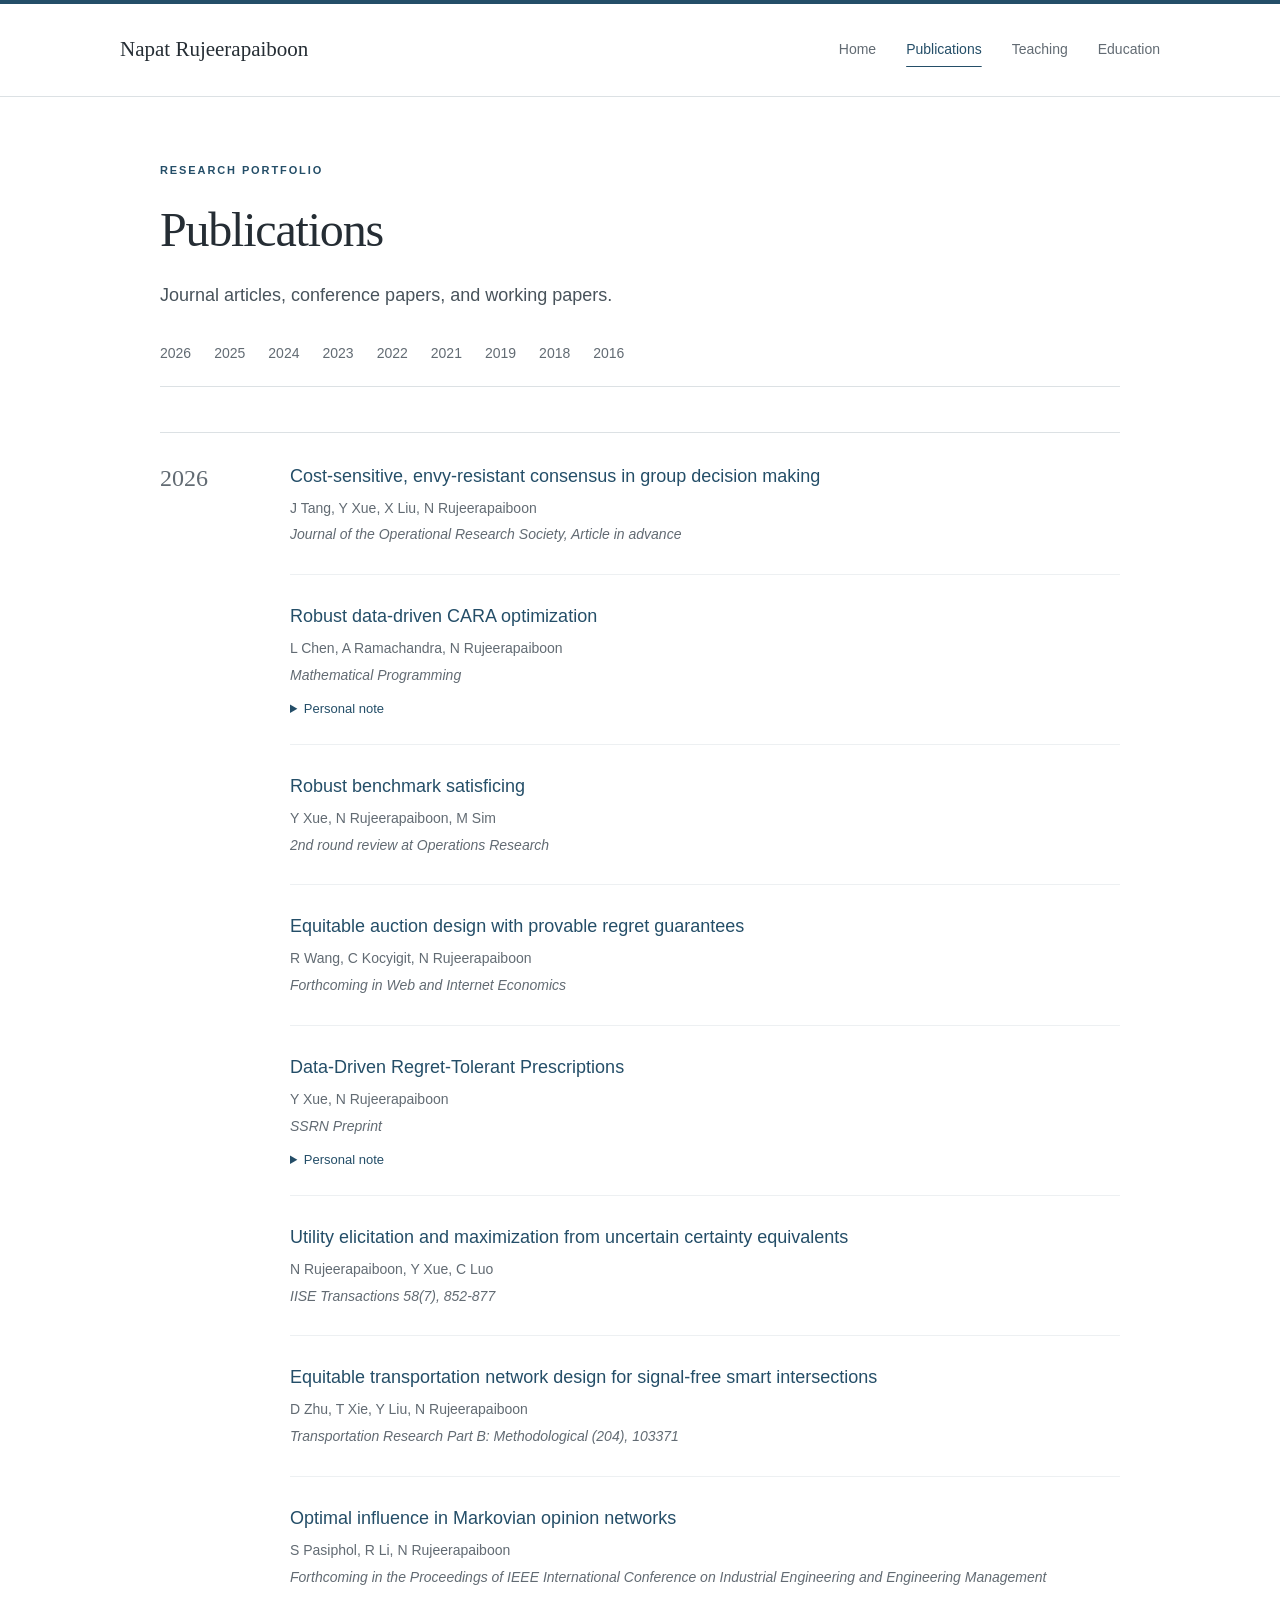
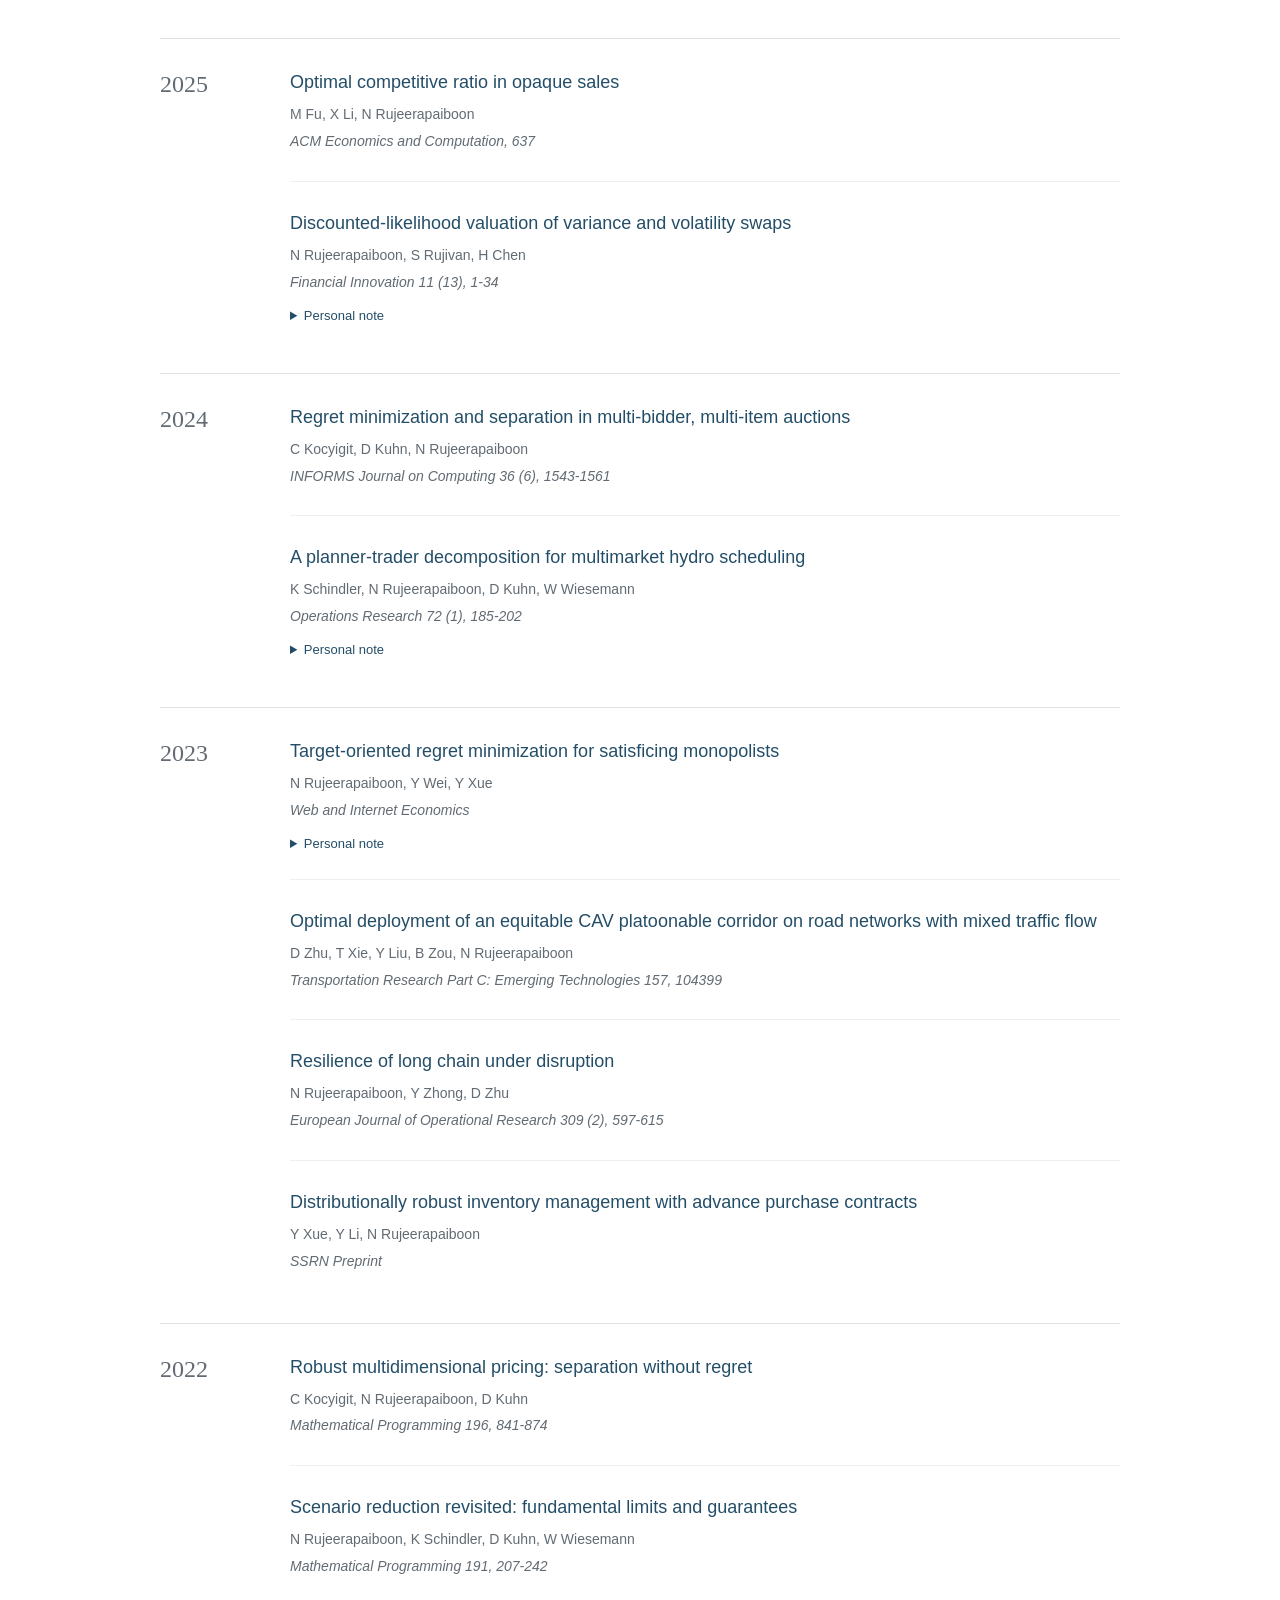
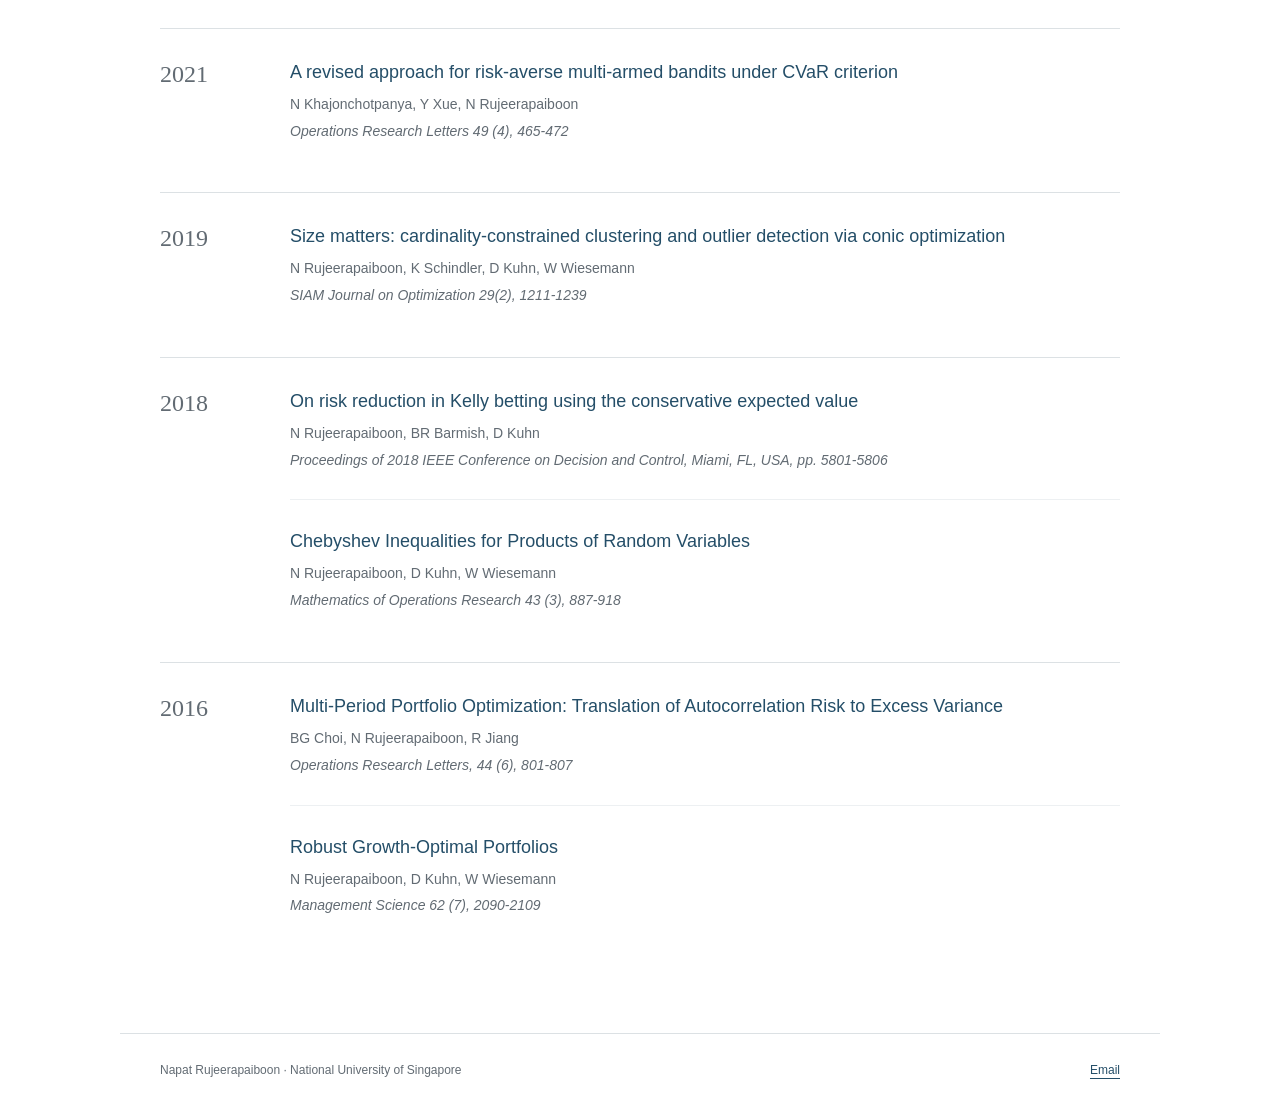
==== publications.html @ 1781625b "Add files via upload" ====
<!doctype html><html lang="en"><head><meta charset="utf-8"><meta name="viewport" content="width=device-width, initial-scale=1"><title>Publications | Napat Rujeerapaiboon</title><meta name="description" content="Napat Rujeerapaiboon, Assistant Professor at the National University of Singapore. Research in robust and distributionally robust optimization."><link rel="stylesheet" href="style.css"></head><body><a class="skip" href="#main">Skip to content</a><header><div class="bar"><a class="name" href="index.html">Napat Rujeerapaiboon</a><nav aria-label="Main navigation"><a href="index.html">Home</a><a href="publications.html" aria-current="page">Publications</a><a href="teaching.html">Teaching</a><a href="education.html">Education</a></nav></div></header><main id="main"><p class="eyebrow">Research portfolio</p><h1>Publications</h1><p class="lead">Journal articles, conference papers, and working papers.</p><nav class="years" aria-label="Publication years"><a href="#y2026">2026</a><a href="#y2025">2025</a><a href="#y2024">2024</a><a href="#y2023">2023</a><a href="#y2022">2022</a><a href="#y2021">2021</a><a href="#y2019">2019</a><a href="#y2018">2018</a><a href="#y2016">2016</a></nav><section class="year" id="y2026"><h2>2026</h2><div><article class="paper"><h3><a href="https://doi.org/10.1080/01605682.2026.2628230">Cost-sensitive, envy-resistant consensus in group decision making</a></h3><p class="authors">J Tang, Y Xue, X Liu, N Rujeerapaiboon</p><p class="venue">Journal of the Operational Research Society, Article in advance </p></article><article class="paper"><h3><a href="https://doi.org/10.1007/s10107-026-02429-y">Robust data-driven CARA optimization</a></h3><p class="authors">L Chen, A Ramachandra, N Rujeerapaiboon</p><p class="venue">Mathematical Programming</p><details><summary>Personal note</summary><p>Cutting another loose end!</p></details></article><article class="paper"><h3><a href="https://papers.ssrn.com/sol3/papers.cfm?abstract_id=5296720">Robust benchmark satisficing</a></h3><p class="authors">Y Xue, N Rujeerapaiboon, M Sim</p><p class="venue">2nd round review at Operations Research</p></article><article class="paper"><h3><a href="https://papers.ssrn.com/sol3/papers.cfm?abstract_id=7005998">Equitable auction design with provable regret guarantees</a></h3><p class="authors">R Wang, C Kocyigit, N Rujeerapaiboon</p><p class="venue">Forthcoming in Web and Internet Economics</p></article><article class="paper"><h3><a href="https://papers.ssrn.com/sol3/papers.cfm?abstract_id=5493106">Data-Driven Regret-Tolerant Prescriptions</a></h3><p class="authors">Y Xue, N Rujeerapaiboon</p><p class="venue">SSRN Preprint</p><details><summary>Personal note</summary><p>This work stems from the last chapter of Yilin’s PhD thesis. Through her master’s, PhD, and postdoc, she has been loyal, patient, and hardworking—often understanding me without a word.</p></details></article><article class="paper"><h3><a href="https://doi.org/10.1080/24725854.2025.2534004">Utility elicitation and maximization from uncertain certainty equivalents</a></h3><p class="authors">N Rujeerapaiboon, Y Xue, C Luo</p><p class="venue">IISE Transactions 58(7), 852-877</p></article><article class="paper"><h3><a href="https://www.sciencedirect.com/science/article/abs/pii/S0191261525002206">Equitable transportation network design for signal-free smart intersections</a></h3><p class="authors">D Zhu, T Xie, Y Liu, N Rujeerapaiboon</p><p class="venue">Transportation Research Part B: Methodological (204), 103371</p></article><article class="paper"><h3><a href="https://papers.ssrn.com/sol3/papers.cfm?abstract_id=7352339">Optimal influence in Markovian opinion networks</a></h3><p class="authors">S Pasiphol, R Li, N Rujeerapaiboon</p><p class="venue">Forthcoming in the Proceedings of IEEE International Conference on Industrial Engineering and Engineering Management</p></article></div></section><section class="year" id="y2025"><h2>2025</h2><div><article class="paper"><h3><a href="https://doi.org/10.1145/3736252.3742603">Optimal competitive ratio in opaque sales</a></h3><p class="authors">M Fu, X Li, N Rujeerapaiboon</p><p class="venue">ACM Economics and Computation, 637</p></article><article class="paper"><h3><a href="https://doi.org/10.1186/s40854-024-00701-8">Discounted-likelihood valuation of variance and volatility swaps</a></h3><p class="authors">N Rujeerapaiboon, S Rujivan, H Chen</p><p class="venue">Financial Innovation 11 (13), 1-34</p><details><summary>Personal note</summary><p>A controversial project that challenges the conventional risk-neutral pricing regime. I will remember this project fondly as a collaboration with Hongdan, one of my best students and colleagues.</p></details></article></div></section><section class="year" id="y2024"><h2>2024</h2><div><article class="paper"><h3><a href="https://pubsonline.informs.org/doi/abs/10.1287/ijoc.2022.0275">Regret minimization and separation in multi-bidder, multi-item auctions</a></h3><p class="authors">C Kocyigit, D Kuhn, N Rujeerapaiboon</p><p class="venue">INFORMS Journal on Computing 36 (6), 1543-1561</p></article><article class="paper"><h3><a href="https://pubsonline.informs.org/doi/abs/10.1287/opre.2023.2456">A planner-trader decomposition for multimarket hydro scheduling</a></h3><p class="authors">K Schindler, N Rujeerapaiboon, D Kuhn, W Wiesemann</p><p class="venue">Operations Research 72 (1), 185-202</p><details><summary>Personal note</summary><p>My longest project and my final collaboration with Kilian – thank you for proving Proposition 9! What began as a pro-consulting, pseudo-academic project evolved into a rigorous and (hopefully) impactful paper.</p></details></article></div></section><section class="year" id="y2023"><h2>2023</h2><div><article class="paper"><h3><a href="https://link.springer.com/chapter/10.1007/978-3-031-48974-7_32">Target-oriented regret minimization for satisficing monopolists</a></h3><p class="authors">N Rujeerapaiboon, Y Wei, Y Xue</p><p class="venue">Web and Internet Economics</p><details><summary>Personal note</summary><p>I am particularly fond of this work because it involved collaboration with my two junior co-authors at the time. Additionally, it is the project that requires the least amount of my time!</p></details></article><article class="paper"><h3><a href="https://www.sciencedirect.com/science/article/abs/pii/S0968090X23003893">Optimal deployment of an equitable CAV platoonable corridor on road networks with mixed traffic flow</a></h3><p class="authors">D Zhu, T Xie, Y Liu, B Zou, N Rujeerapaiboon</p><p class="venue">Transportation Research Part C: Emerging Technologies 157, 104399</p></article><article class="paper"><h3><a href="https://www.sciencedirect.com/science/article/abs/pii/S0377221723000917">Resilience of long chain under disruption</a></h3><p class="authors">N Rujeerapaiboon, Y Zhong, D Zhu</p><p class="venue">European Journal of Operational Research 309 (2), 597-615</p></article><article class="paper"><h3><a href="https://papers.ssrn.com/sol3/papers.cfm?abstract_id=4101774">Distributionally robust inventory management with advance purchase contracts</a></h3><p class="authors">Y Xue, Y Li, N Rujeerapaiboon</p><p class="venue">SSRN Preprint</p></article></div></section><section class="year" id="y2022"><h2>2022</h2><div><article class="paper"><h3><a href="https://link.springer.com/article/10.1007/s10107-021-01615-4">Robust multidimensional pricing: separation without regret</a></h3><p class="authors">C Kocyigit, N Rujeerapaiboon, D Kuhn</p><p class="venue">Mathematical Programming 196, 841-874</p></article><article class="paper"><h3><a href="https://link.springer.com/article/10.1007/s10107-018-1269-1">Scenario reduction revisited: fundamental limits and guarantees</a></h3><p class="authors">N Rujeerapaiboon, K Schindler, D Kuhn, W Wiesemann</p><p class="venue">Mathematical Programming 191, 207-242</p></article></div></section><section class="year" id="y2021"><h2>2021</h2><div><article class="paper"><h3><a href="https://www.sciencedirect.com/science/article/abs/pii/S0167637721000675">A revised approach for risk-averse multi-armed bandits under CVaR criterion</a></h3><p class="authors">N Khajonchotpanya, Y Xue, N Rujeerapaiboon</p><p class="venue">Operations Research Letters 49 (4), 465-472</p></article></div></section><section class="year" id="y2019"><h2>2019</h2><div><article class="paper"><h3><a href="https://epubs.siam.org/doi/abs/10.1137/17M1150670">Size matters: cardinality-constrained clustering and outlier detection via conic optimization</a></h3><p class="authors">N Rujeerapaiboon, K Schindler, D Kuhn, W Wiesemann</p><p class="venue">SIAM Journal on Optimization 29(2), 1211-1239</p></article></div></section><section class="year" id="y2018"><h2>2018</h2><div><article class="paper"><h3><a href="https://ieeexplore.ieee.org/abstract/document/8619186">On risk reduction in Kelly betting using the conservative expected value</a></h3><p class="authors">N Rujeerapaiboon, BR Barmish, D Kuhn</p><p class="venue">Proceedings of 2018 IEEE Conference on Decision and Control, Miami, FL, USA, pp. 5801-5806</p></article><article class="paper"><h3><a href="https://pubsonline.informs.org/doi/abs/10.1287/moor.2017.0888">Chebyshev Inequalities for Products of Random Variables</a></h3><p class="authors">N Rujeerapaiboon, D Kuhn, W Wiesemann</p><p class="venue">Mathematics of Operations Research 43 (3), 887-918</p></article></div></section><section class="year" id="y2016"><h2>2016</h2><div><article class="paper"><h3><a href="https://www.sciencedirect.com/science/article/abs/pii/S0167637716301201">Multi-Period Portfolio Optimization: Translation of Autocorrelation Risk to Excess Variance</a></h3><p class="authors">BG Choi, N Rujeerapaiboon, R Jiang</p><p class="venue">Operations Research Letters, 44 (6), 801-807</p></article><article class="paper"><h3><a href="https://pubsonline.informs.org/doi/abs/10.1287/mnsc.2015.2228">Robust Growth-Optimal Portfolios</a></h3><p class="authors">N Rujeerapaiboon, D Kuhn, W Wiesemann</p><p class="venue">Management Science 62 (7), 2090-2109</p></article></div></section></main><footer><span>Napat Rujeerapaiboon · National University of Singapore</span><a href="mailto:napat.rujeerapaiboon@nus.edu.sg">Email</a></footer></body></html>
---- style.css ----
:root{--ink:#252d34;--muted:#626b73;--blue:#244e68;--rule:#dce1e4;--serif:Georgia,'Times New Roman',serif}*{box-sizing:border-box}html{scroll-behavior:smooth;scroll-padding-top:24px}body{margin:0;background:#fff;color:var(--ink);font-family:Arial,Helvetica,sans-serif;font-size:16px;line-height:1.7}a{color:var(--blue);text-decoration-thickness:1px;text-underline-offset:4px}a:hover{text-decoration:underline;color:#102f44}a:focus-visible,summary:focus-visible{outline:3px solid #ad7937;outline-offset:5px}.skip{position:absolute;top:-80px;padding:8px;background:white}.skip:focus{top:0}header{border-top:4px solid var(--blue);border-bottom:1px solid var(--rule)}.bar{max-width:1120px;margin:auto;min-height:92px;display:flex;align-items:center;justify-content:space-between;gap:32px;padding:16px 40px}.name{font-family:var(--serif);font-size:21px;text-decoration:none;color:var(--ink)}nav{display:flex;gap:30px}nav a{font-size:14px;color:var(--muted);text-decoration:none}nav a[aria-current]{color:var(--blue);text-decoration:underline;text-underline-offset:12px}main{max-width:1040px;margin:auto;padding:64px 40px 88px;min-height:75vh}h1,h2,h3{font-weight:400;margin-top:0}h1,h2{font-family:var(--serif)}h1{font-size:48px;line-height:1.16;letter-spacing:-1.2px;margin-bottom:22px}h2{font-size:28px;line-height:1.3;margin-bottom:18px}h3{font-size:18px;line-height:1.5;margin-bottom:7px}p{margin:0 0 18px}.eyebrow{font-size:11px;font-weight:600;text-transform:uppercase;letter-spacing:1.9px;color:var(--blue);margin-bottom:22px}.intro{display:grid;grid-template-columns:1fr 260px;gap:60px;padding:8px 0 55px}.intro h1{font-size:53px}.position{font-size:19px;margin-bottom:3px}.department{color:var(--muted);line-height:1.6;margin-bottom:18px}.email{font-size:14px}.affiliation{border-left:1px solid var(--rule);padding-left:30px;align-self:center;color:var(--muted);font-size:14px}.affiliation strong{display:block;font-family:var(--serif);font-size:24px;font-weight:400;color:var(--ink);line-height:1.4;margin-bottom:14px}.section{border-top:1px solid var(--rule);padding-top:35px;margin-top:35px}.research{margin-top:0;padding:35px 0 40px}.research .eyebrow{margin-bottom:12px}.lead{font-size:18px;line-height:1.8;max-width:750px;color:#48535b}.text-link{font-size:14px;display:inline-block;margin-top:6px;text-decoration:none;border-bottom:1px solid #a8bcc8}.text-link span{margin-left:14px}.columns{border-top:1px solid var(--rule);padding-top:35px;display:grid;grid-template-columns:1.2fr 1fr;gap:75px}.columns h2{font-size:24px}.columns p{font-size:15px;color:var(--muted)}.plain{list-style:none;padding:0;margin:22px 0 0}.plain li{margin-bottom:15px;font-size:15px}.plain a{text-decoration:none}.plain small{display:block;color:var(--muted);font-size:11px;margin-top:2px}.years{gap:23px;flex-wrap:wrap;margin:30px 0 45px;padding-bottom:20px;border-bottom:1px solid var(--rule)}.year{display:grid;grid-template-columns:95px 1fr;gap:35px;border-top:1px solid var(--rule);padding-top:30px;margin-top:22px}.year h2{font-size:24px;color:var(--muted)}.paper{margin-bottom:28px;padding-bottom:24px;border-bottom:1px solid #edf0f2}.paper:last-child{border:0;margin:0}.paper h3 a{text-decoration:none}.paper h3 a:hover{text-decoration:underline}.authors,.venue{font-size:14px;margin:3px 0;color:var(--muted)}.venue{font-style:italic}details{font-size:13px;color:var(--muted);margin-top:10px}summary{cursor:pointer;color:var(--blue)}details p{margin-top:9px;padding-left:15px;border-left:2px solid var(--rule);max-width:620px}.course{display:grid;grid-template-columns:100px 1fr;gap:25px;padding:21px 0;border-bottom:1px solid var(--rule)}.course>span{font-size:13px;color:var(--blue);padding-top:3px}.course p{font-size:14px;color:var(--muted);margin:0}.course h3{margin:0 0 4px}.awards{list-style:none;margin:0;padding:0}.awards li{padding:13px 0;border-bottom:1px solid var(--rule);display:grid;grid-template-columns:180px 1fr;gap:20px}.awards span{font-size:14px;color:var(--muted)}.degree{border-top:1px solid var(--rule);padding:30px 0;margin-top:30px}.degree h2{font-size:25px}.degree p{font-size:15px;margin-bottom:9px;color:var(--muted)}.degree p:first-of-type{font-size:17px;color:var(--ink)}footer{border-top:1px solid var(--rule);max-width:1040px;margin:auto;padding:26px 40px;display:flex;justify-content:space-between;gap:20px;color:var(--muted);font-size:12px}@media(max-width:700px){.bar{padding:20px 24px;display:block}.name{font-size:20px}nav{margin-top:17px;gap:23px;flex-wrap:wrap}main{padding:40px 24px 60px}.intro{grid-template-columns:1fr;gap:25px;padding-bottom:35px}.intro h1{font-size:43px}.affiliation{display:none}h1{font-size:39px}.columns{grid-template-columns:1fr;gap:35px}.year{grid-template-columns:1fr;gap:4px}.year h2{margin-bottom:12px}.years{gap:20px}.course{grid-template-columns:75px 1fr;gap:15px}.awards li{grid-template-columns:1fr;gap:0}.wide{display:none}footer{padding:25px 24px;display:block}footer a{display:block;margin-top:8px}}@media(prefers-reduced-motion:reduce){html{scroll-behavior:auto}}

.profiles{font-size:12px;margin:16px 0 0;line-height:2}.profiles a{text-decoration:none}

.intro{align-items:center}.portrait-wrap{width:240px;justify-self:end}.portrait{display:block;width:100%;height:auto;border:1px solid var(--rule)}@media(max-width:700px){.portrait-wrap{width:min(220px,70vw);justify-self:start}.intro{gap:28px}}
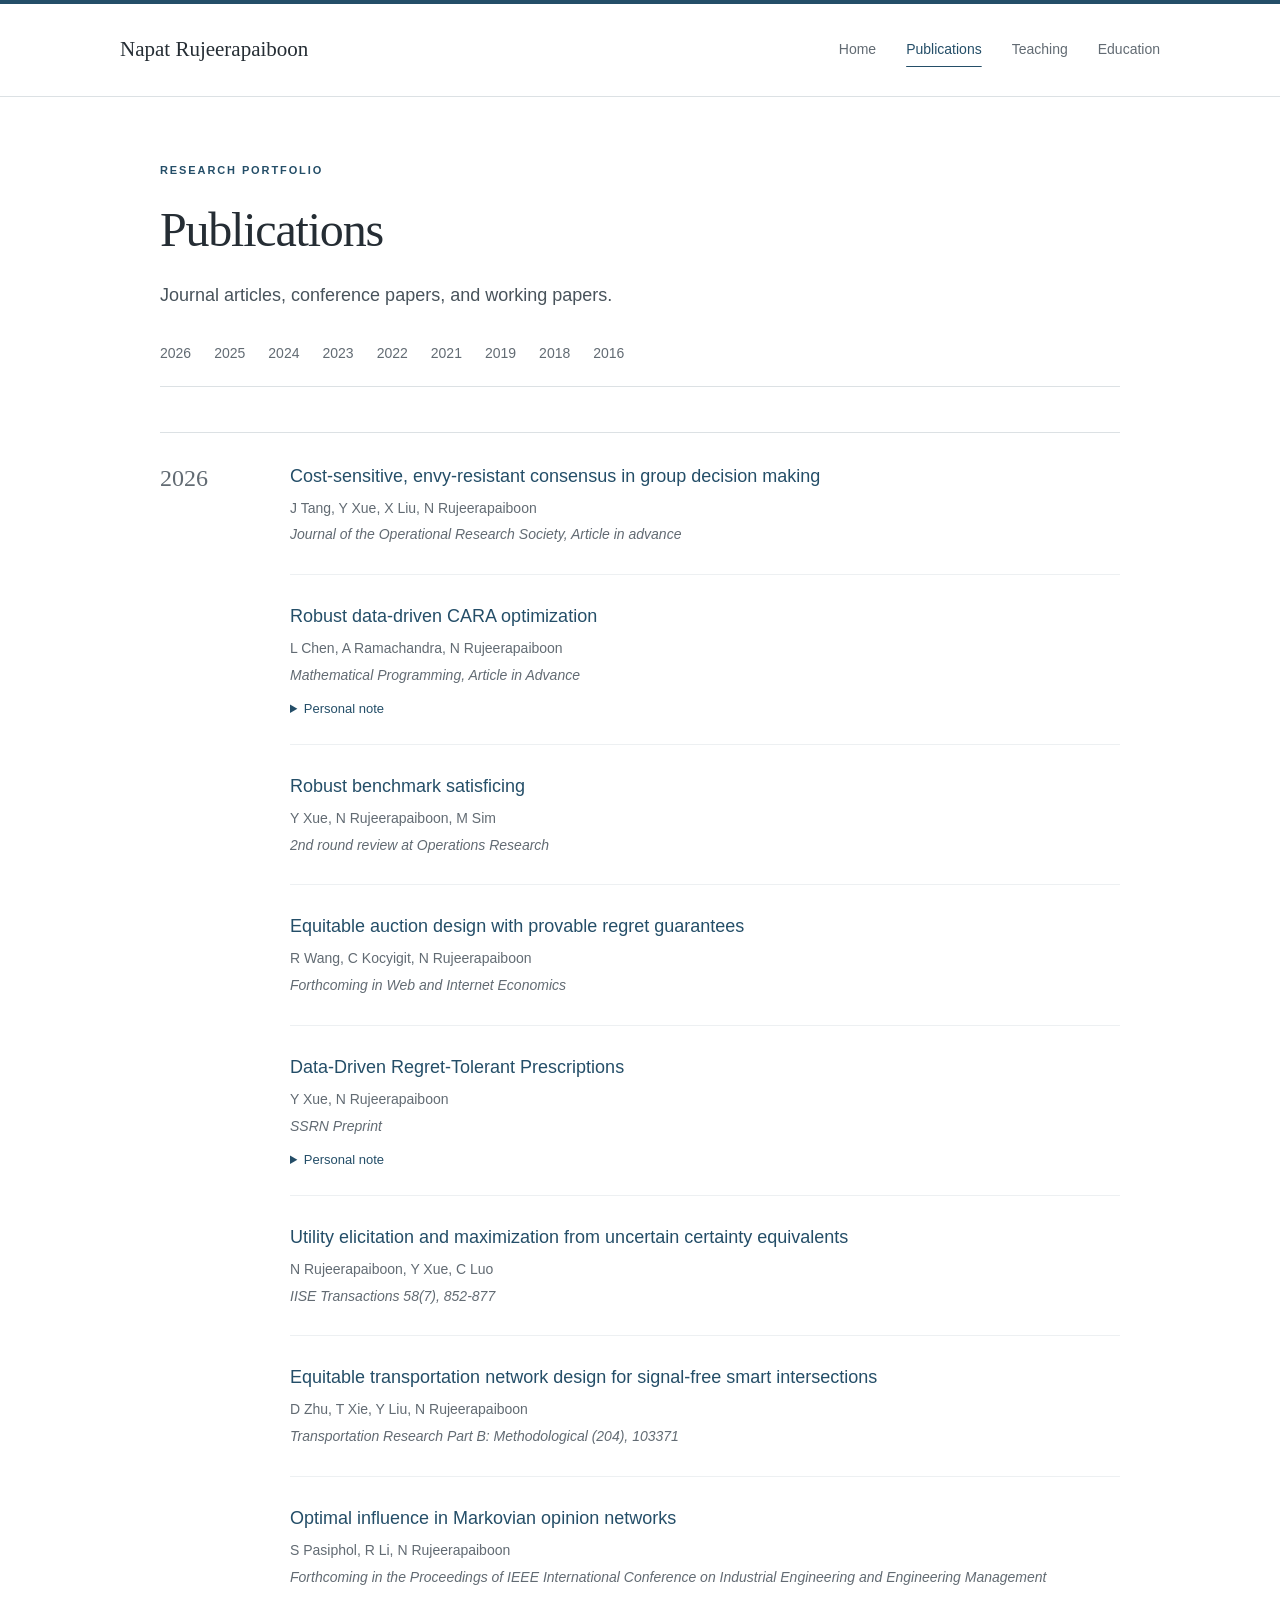
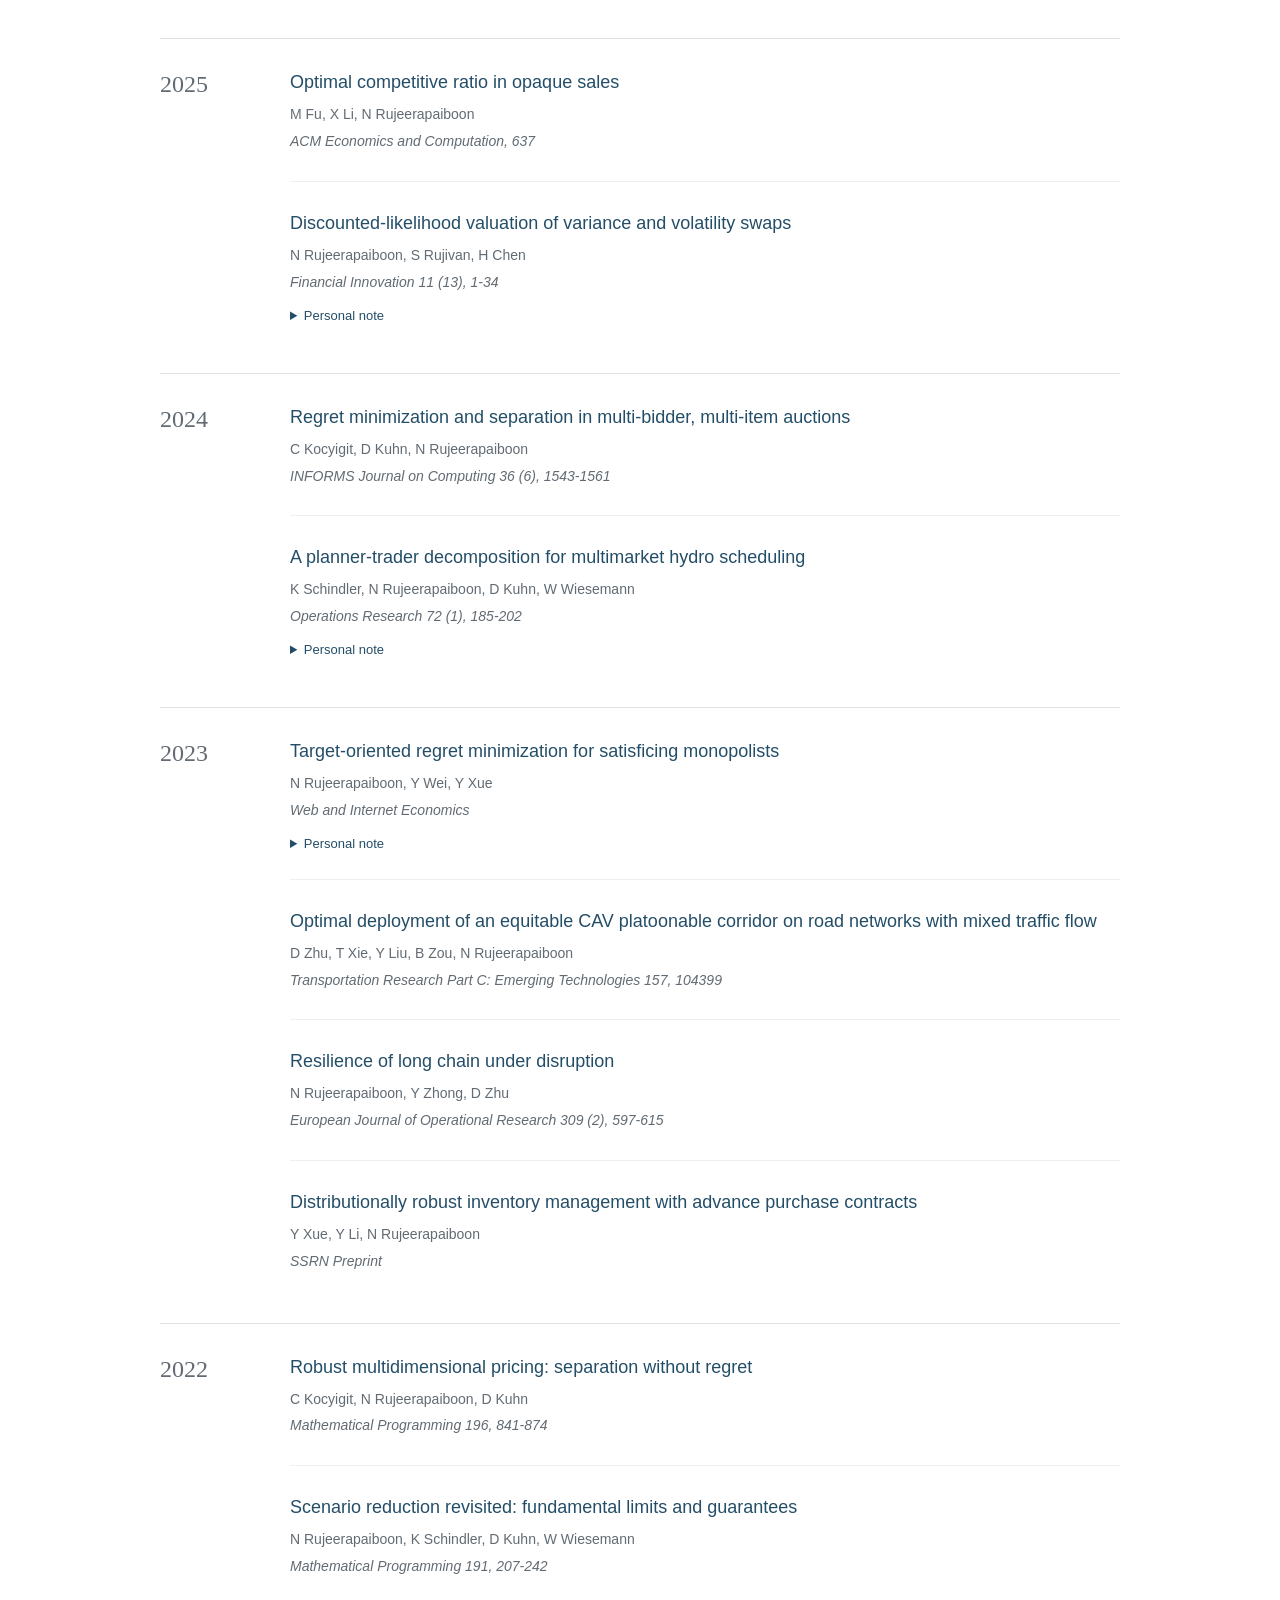
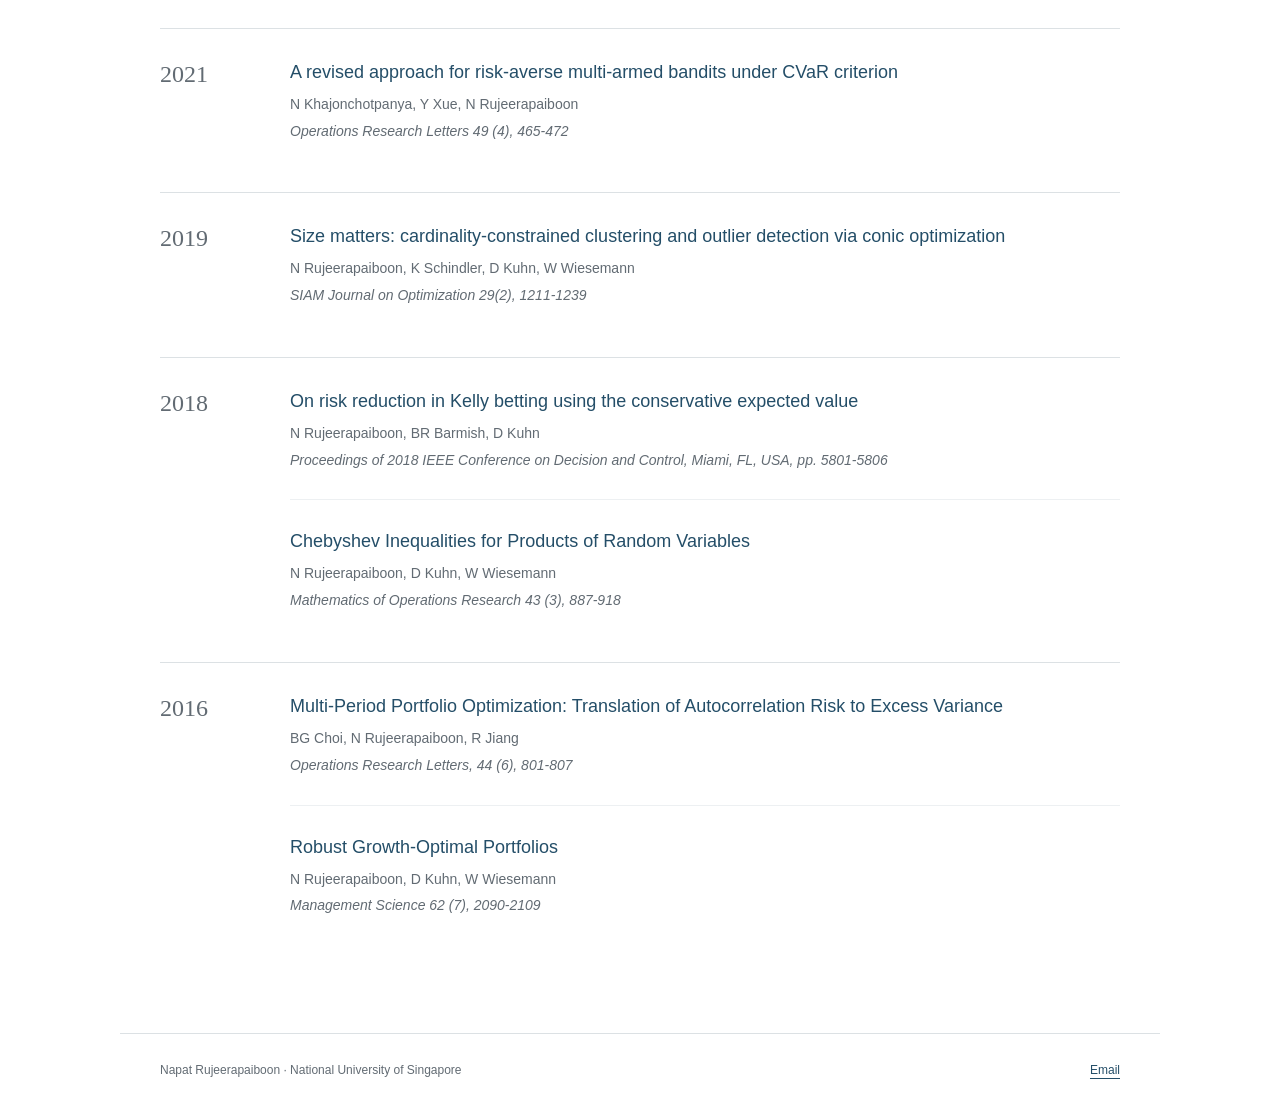
==== commit 39a2802e: "Update publications.html" ====
--- a/publications.html
+++ b/publications.html
@@ -1 +1 @@
-<!doctype html><html lang="en"><head><meta charset="utf-8"><meta name="viewport" content="width=device-width, initial-scale=1"><title>Publications | Napat Rujeerapaiboon</title><meta name="description" content="Napat Rujeerapaiboon, Assistant Professor at the National University of Singapore. Research in robust and distributionally robust optimization."><link rel="stylesheet" href="style.css"></head><body><a class="skip" href="#main">Skip to content</a><header><div class="bar"><a class="name" href="index.html">Napat Rujeerapaiboon</a><nav aria-label="Main navigation"><a href="index.html">Home</a><a href="publications.html" aria-current="page">Publications</a><a href="teaching.html">Teaching</a><a href="education.html">Education</a></nav></div></header><main id="main"><p class="eyebrow">Research portfolio</p><h1>Publications</h1><p class="lead">Journal articles, conference papers, and working papers.</p><nav class="years" aria-label="Publication years"><a href="#y2026">2026</a><a href="#y2025">2025</a><a href="#y2024">2024</a><a href="#y2023">2023</a><a href="#y2022">2022</a><a href="#y2021">2021</a><a href="#y2019">2019</a><a href="#y2018">2018</a><a href="#y2016">2016</a></nav><section class="year" id="y2026"><h2>2026</h2><div><article class="paper"><h3><a href="https://doi.org/10.1080/01605682.2026.2628230">Cost-sensitive, envy-resistant consensus in group decision making</a></h3><p class="authors">J Tang, Y Xue, X Liu, N Rujeerapaiboon</p><p class="venue">Journal of the Operational Research Society, Article in advance </p></article><article class="paper"><h3><a href="https://doi.org/10.1007/s10107-026-02429-y">Robust data-driven CARA optimization</a></h3><p class="authors">L Chen, A Ramachandra, N Rujeerapaiboon</p><p class="venue">Mathematical Programming</p><details><summary>Personal note</summary><p>Cutting another loose end!</p></details></article><article class="paper"><h3><a href="https://papers.ssrn.com/sol3/papers.cfm?abstract_id=5296720">Robust benchmark satisficing</a></h3><p class="authors">Y Xue, N Rujeerapaiboon, M Sim</p><p class="venue">2nd round review at Operations Research</p></article><article class="paper"><h3><a href="https://papers.ssrn.com/sol3/papers.cfm?abstract_id=7005998">Equitable auction design with provable regret guarantees</a></h3><p class="authors">R Wang, C Kocyigit, N Rujeerapaiboon</p><p class="venue">Forthcoming in Web and Internet Economics</p></article><article class="paper"><h3><a href="https://papers.ssrn.com/sol3/papers.cfm?abstract_id=5493106">Data-Driven Regret-Tolerant Prescriptions</a></h3><p class="authors">Y Xue, N Rujeerapaiboon</p><p class="venue">SSRN Preprint</p><details><summary>Personal note</summary><p>This work stems from the last chapter of Yilin’s PhD thesis. Through her master’s, PhD, and postdoc, she has been loyal, patient, and hardworking—often understanding me without a word.</p></details></article><article class="paper"><h3><a href="https://doi.org/10.1080/24725854.2025.2534004">Utility elicitation and maximization from uncertain certainty equivalents</a></h3><p class="authors">N Rujeerapaiboon, Y Xue, C Luo</p><p class="venue">IISE Transactions 58(7), 852-877</p></article><article class="paper"><h3><a href="https://www.sciencedirect.com/science/article/abs/pii/S0191261525002206">Equitable transportation network design for signal-free smart intersections</a></h3><p class="authors">D Zhu, T Xie, Y Liu, N Rujeerapaiboon</p><p class="venue">Transportation Research Part B: Methodological (204), 103371</p></article><article class="paper"><h3><a href="https://papers.ssrn.com/sol3/papers.cfm?abstract_id=7352339">Optimal influence in Markovian opinion networks</a></h3><p class="authors">S Pasiphol, R Li, N Rujeerapaiboon</p><p class="venue">Forthcoming in the Proceedings of IEEE International Conference on Industrial Engineering and Engineering Management</p></article></div></section><section class="year" id="y2025"><h2>2025</h2><div><article class="paper"><h3><a href="https://doi.org/10.1145/3736252.3742603">Optimal competitive ratio in opaque sales</a></h3><p class="authors">M Fu, X Li, N Rujeerapaiboon</p><p class="venue">ACM Economics and Computation, 637</p></article><article class="paper"><h3><a href="https://doi.org/10.1186/s40854-024-00701-8">Discounted-likelihood valuation of variance and volatility swaps</a></h3><p class="authors">N Rujeerapaiboon, S Rujivan, H Chen</p><p class="venue">Financial Innovation 11 (13), 1-34</p><details><summary>Personal note</summary><p>A controversial project that challenges the conventional risk-neutral pricing regime. I will remember this project fondly as a collaboration with Hongdan, one of my best students and colleagues.</p></details></article></div></section><section class="year" id="y2024"><h2>2024</h2><div><article class="paper"><h3><a href="https://pubsonline.informs.org/doi/abs/10.1287/ijoc.2022.0275">Regret minimization and separation in multi-bidder, multi-item auctions</a></h3><p class="authors">C Kocyigit, D Kuhn, N Rujeerapaiboon</p><p class="venue">INFORMS Journal on Computing 36 (6), 1543-1561</p></article><article class="paper"><h3><a href="https://pubsonline.informs.org/doi/abs/10.1287/opre.2023.2456">A planner-trader decomposition for multimarket hydro scheduling</a></h3><p class="authors">K Schindler, N Rujeerapaiboon, D Kuhn, W Wiesemann</p><p class="venue">Operations Research 72 (1), 185-202</p><details><summary>Personal note</summary><p>My longest project and my final collaboration with Kilian – thank you for proving Proposition 9! What began as a pro-consulting, pseudo-academic project evolved into a rigorous and (hopefully) impactful paper.</p></details></article></div></section><section class="year" id="y2023"><h2>2023</h2><div><article class="paper"><h3><a href="https://link.springer.com/chapter/10.1007/978-3-031-48974-7_32">Target-oriented regret minimization for satisficing monopolists</a></h3><p class="authors">N Rujeerapaiboon, Y Wei, Y Xue</p><p class="venue">Web and Internet Economics</p><details><summary>Personal note</summary><p>I am particularly fond of this work because it involved collaboration with my two junior co-authors at the time. Additionally, it is the project that requires the least amount of my time!</p></details></article><article class="paper"><h3><a href="https://www.sciencedirect.com/science/article/abs/pii/S0968090X23003893">Optimal deployment of an equitable CAV platoonable corridor on road networks with mixed traffic flow</a></h3><p class="authors">D Zhu, T Xie, Y Liu, B Zou, N Rujeerapaiboon</p><p class="venue">Transportation Research Part C: Emerging Technologies 157, 104399</p></article><article class="paper"><h3><a href="https://www.sciencedirect.com/science/article/abs/pii/S0377221723000917">Resilience of long chain under disruption</a></h3><p class="authors">N Rujeerapaiboon, Y Zhong, D Zhu</p><p class="venue">European Journal of Operational Research 309 (2), 597-615</p></article><article class="paper"><h3><a href="https://papers.ssrn.com/sol3/papers.cfm?abstract_id=4101774">Distributionally robust inventory management with advance purchase contracts</a></h3><p class="authors">Y Xue, Y Li, N Rujeerapaiboon</p><p class="venue">SSRN Preprint</p></article></div></section><section class="year" id="y2022"><h2>2022</h2><div><article class="paper"><h3><a href="https://link.springer.com/article/10.1007/s10107-021-01615-4">Robust multidimensional pricing: separation without regret</a></h3><p class="authors">C Kocyigit, N Rujeerapaiboon, D Kuhn</p><p class="venue">Mathematical Programming 196, 841-874</p></article><article class="paper"><h3><a href="https://link.springer.com/article/10.1007/s10107-018-1269-1">Scenario reduction revisited: fundamental limits and guarantees</a></h3><p class="authors">N Rujeerapaiboon, K Schindler, D Kuhn, W Wiesemann</p><p class="venue">Mathematical Programming 191, 207-242</p></article></div></section><section class="year" id="y2021"><h2>2021</h2><div><article class="paper"><h3><a href="https://www.sciencedirect.com/science/article/abs/pii/S0167637721000675">A revised approach for risk-averse multi-armed bandits under CVaR criterion</a></h3><p class="authors">N Khajonchotpanya, Y Xue, N Rujeerapaiboon</p><p class="venue">Operations Research Letters 49 (4), 465-472</p></article></div></section><section class="year" id="y2019"><h2>2019</h2><div><article class="paper"><h3><a href="https://epubs.siam.org/doi/abs/10.1137/17M1150670">Size matters: cardinality-constrained clustering and outlier detection via conic optimization</a></h3><p class="authors">N Rujeerapaiboon, K Schindler, D Kuhn, W Wiesemann</p><p class="venue">SIAM Journal on Optimization 29(2), 1211-1239</p></article></div></section><section class="year" id="y2018"><h2>2018</h2><div><article class="paper"><h3><a href="https://ieeexplore.ieee.org/abstract/document/8619186">On risk reduction in Kelly betting using the conservative expected value</a></h3><p class="authors">N Rujeerapaiboon, BR Barmish, D Kuhn</p><p class="venue">Proceedings of 2018 IEEE Conference on Decision and Control, Miami, FL, USA, pp. 5801-5806</p></article><article class="paper"><h3><a href="https://pubsonline.informs.org/doi/abs/10.1287/moor.2017.0888">Chebyshev Inequalities for Products of Random Variables</a></h3><p class="authors">N Rujeerapaiboon, D Kuhn, W Wiesemann</p><p class="venue">Mathematics of Operations Research 43 (3), 887-918</p></article></div></section><section class="year" id="y2016"><h2>2016</h2><div><article class="paper"><h3><a href="https://www.sciencedirect.com/science/article/abs/pii/S0167637716301201">Multi-Period Portfolio Optimization: Translation of Autocorrelation Risk to Excess Variance</a></h3><p class="authors">BG Choi, N Rujeerapaiboon, R Jiang</p><p class="venue">Operations Research Letters, 44 (6), 801-807</p></article><article class="paper"><h3><a href="https://pubsonline.informs.org/doi/abs/10.1287/mnsc.2015.2228">Robust Growth-Optimal Portfolios</a></h3><p class="authors">N Rujeerapaiboon, D Kuhn, W Wiesemann</p><p class="venue">Management Science 62 (7), 2090-2109</p></article></div></section></main><footer><span>Napat Rujeerapaiboon · National University of Singapore</span><a href="mailto:napat.rujeerapaiboon@nus.edu.sg">Email</a></footer></body></html>+<!doctype html><html lang="en"><head><meta charset="utf-8"><meta name="viewport" content="width=device-width, initial-scale=1"><title>Publications | Napat Rujeerapaiboon</title><meta name="description" content="Napat Rujeerapaiboon, Assistant Professor at the National University of Singapore. Research in robust and distributionally robust optimization."><link rel="stylesheet" href="style.css"></head><body><a class="skip" href="#main">Skip to content</a><header><div class="bar"><a class="name" href="index.html">Napat Rujeerapaiboon</a><nav aria-label="Main navigation"><a href="index.html">Home</a><a href="publications.html" aria-current="page">Publications</a><a href="teaching.html">Teaching</a><a href="education.html">Education</a></nav></div></header><main id="main"><p class="eyebrow">Research portfolio</p><h1>Publications</h1><p class="lead">Journal articles, conference papers, and working papers.</p><nav class="years" aria-label="Publication years"><a href="#y2026">2026</a><a href="#y2025">2025</a><a href="#y2024">2024</a><a href="#y2023">2023</a><a href="#y2022">2022</a><a href="#y2021">2021</a><a href="#y2019">2019</a><a href="#y2018">2018</a><a href="#y2016">2016</a></nav><section class="year" id="y2026"><h2>2026</h2><div><article class="paper"><h3><a href="https://doi.org/10.1080/01605682.2026.2628230">Cost-sensitive, envy-resistant consensus in group decision making</a></h3><p class="authors">J Tang, Y Xue, X Liu, N Rujeerapaiboon</p><p class="venue">Journal of the Operational Research Society, Article in advance </p></article><article class="paper"><h3><a href="https://doi.org/10.1007/s10107-026-02429-y">Robust data-driven CARA optimization</a></h3><p class="authors">L Chen, A Ramachandra, N Rujeerapaiboon</p><p class="venue">Mathematical Programming, Article in Advance</p><details><summary>Personal note</summary><p>Cutting another loose end!</p></details></article><article class="paper"><h3><a href="https://papers.ssrn.com/sol3/papers.cfm?abstract_id=5296720">Robust benchmark satisficing</a></h3><p class="authors">Y Xue, N Rujeerapaiboon, M Sim</p><p class="venue">2nd round review at Operations Research</p></article><article class="paper"><h3><a href="https://papers.ssrn.com/sol3/papers.cfm?abstract_id=7005998">Equitable auction design with provable regret guarantees</a></h3><p class="authors">R Wang, C Kocyigit, N Rujeerapaiboon</p><p class="venue">Forthcoming in Web and Internet Economics</p></article><article class="paper"><h3><a href="https://papers.ssrn.com/sol3/papers.cfm?abstract_id=5493106">Data-Driven Regret-Tolerant Prescriptions</a></h3><p class="authors">Y Xue, N Rujeerapaiboon</p><p class="venue">SSRN Preprint</p><details><summary>Personal note</summary><p>This work stems from the last chapter of Yilin’s PhD thesis. Through her master’s, PhD, and postdoc, she has been loyal, patient, and hardworking—often understanding me without a word.</p></details></article><article class="paper"><h3><a href="https://doi.org/10.1080/24725854.2025.2534004">Utility elicitation and maximization from uncertain certainty equivalents</a></h3><p class="authors">N Rujeerapaiboon, Y Xue, C Luo</p><p class="venue">IISE Transactions 58(7), 852-877</p></article><article class="paper"><h3><a href="https://www.sciencedirect.com/science/article/abs/pii/S0191261525002206">Equitable transportation network design for signal-free smart intersections</a></h3><p class="authors">D Zhu, T Xie, Y Liu, N Rujeerapaiboon</p><p class="venue">Transportation Research Part B: Methodological (204), 103371</p></article><article class="paper"><h3><a href="https://papers.ssrn.com/sol3/papers.cfm?abstract_id=7352339">Optimal influence in Markovian opinion networks</a></h3><p class="authors">S Pasiphol, R Li, N Rujeerapaiboon</p><p class="venue">Forthcoming in the Proceedings of IEEE International Conference on Industrial Engineering and Engineering Management</p></article></div></section><section class="year" id="y2025"><h2>2025</h2><div><article class="paper"><h3><a href="https://doi.org/10.1145/3736252.3742603">Optimal competitive ratio in opaque sales</a></h3><p class="authors">M Fu, X Li, N Rujeerapaiboon</p><p class="venue">ACM Economics and Computation, 637</p></article><article class="paper"><h3><a href="https://doi.org/10.1186/s40854-024-00701-8">Discounted-likelihood valuation of variance and volatility swaps</a></h3><p class="authors">N Rujeerapaiboon, S Rujivan, H Chen</p><p class="venue">Financial Innovation 11 (13), 1-34</p><details><summary>Personal note</summary><p>A controversial project that challenges the conventional risk-neutral pricing regime. I will remember this project fondly as a collaboration with Hongdan, one of my best students and colleagues.</p></details></article></div></section><section class="year" id="y2024"><h2>2024</h2><div><article class="paper"><h3><a href="https://pubsonline.informs.org/doi/abs/10.1287/ijoc.2022.0275">Regret minimization and separation in multi-bidder, multi-item auctions</a></h3><p class="authors">C Kocyigit, D Kuhn, N Rujeerapaiboon</p><p class="venue">INFORMS Journal on Computing 36 (6), 1543-1561</p></article><article class="paper"><h3><a href="https://pubsonline.informs.org/doi/abs/10.1287/opre.2023.2456">A planner-trader decomposition for multimarket hydro scheduling</a></h3><p class="authors">K Schindler, N Rujeerapaiboon, D Kuhn, W Wiesemann</p><p class="venue">Operations Research 72 (1), 185-202</p><details><summary>Personal note</summary><p>My longest project and my final collaboration with Kilian – thank you for proving Proposition 9! What began as a pro-consulting, pseudo-academic project evolved into a rigorous and (hopefully) impactful paper.</p></details></article></div></section><section class="year" id="y2023"><h2>2023</h2><div><article class="paper"><h3><a href="https://link.springer.com/chapter/10.1007/978-3-031-48974-7_32">Target-oriented regret minimization for satisficing monopolists</a></h3><p class="authors">N Rujeerapaiboon, Y Wei, Y Xue</p><p class="venue">Web and Internet Economics</p><details><summary>Personal note</summary><p>I am particularly fond of this work because it involved collaboration with my two junior co-authors at the time. Additionally, it is the project that requires the least amount of my time!</p></details></article><article class="paper"><h3><a href="https://www.sciencedirect.com/science/article/abs/pii/S0968090X23003893">Optimal deployment of an equitable CAV platoonable corridor on road networks with mixed traffic flow</a></h3><p class="authors">D Zhu, T Xie, Y Liu, B Zou, N Rujeerapaiboon</p><p class="venue">Transportation Research Part C: Emerging Technologies 157, 104399</p></article><article class="paper"><h3><a href="https://www.sciencedirect.com/science/article/abs/pii/S0377221723000917">Resilience of long chain under disruption</a></h3><p class="authors">N Rujeerapaiboon, Y Zhong, D Zhu</p><p class="venue">European Journal of Operational Research 309 (2), 597-615</p></article><article class="paper"><h3><a href="https://papers.ssrn.com/sol3/papers.cfm?abstract_id=4101774">Distributionally robust inventory management with advance purchase contracts</a></h3><p class="authors">Y Xue, Y Li, N Rujeerapaiboon</p><p class="venue">SSRN Preprint</p></article></div></section><section class="year" id="y2022"><h2>2022</h2><div><article class="paper"><h3><a href="https://link.springer.com/article/10.1007/s10107-021-01615-4">Robust multidimensional pricing: separation without regret</a></h3><p class="authors">C Kocyigit, N Rujeerapaiboon, D Kuhn</p><p class="venue">Mathematical Programming 196, 841-874</p></article><article class="paper"><h3><a href="https://link.springer.com/article/10.1007/s10107-018-1269-1">Scenario reduction revisited: fundamental limits and guarantees</a></h3><p class="authors">N Rujeerapaiboon, K Schindler, D Kuhn, W Wiesemann</p><p class="venue">Mathematical Programming 191, 207-242</p></article></div></section><section class="year" id="y2021"><h2>2021</h2><div><article class="paper"><h3><a href="https://www.sciencedirect.com/science/article/abs/pii/S0167637721000675">A revised approach for risk-averse multi-armed bandits under CVaR criterion</a></h3><p class="authors">N Khajonchotpanya, Y Xue, N Rujeerapaiboon</p><p class="venue">Operations Research Letters 49 (4), 465-472</p></article></div></section><section class="year" id="y2019"><h2>2019</h2><div><article class="paper"><h3><a href="https://epubs.siam.org/doi/abs/10.1137/17M1150670">Size matters: cardinality-constrained clustering and outlier detection via conic optimization</a></h3><p class="authors">N Rujeerapaiboon, K Schindler, D Kuhn, W Wiesemann</p><p class="venue">SIAM Journal on Optimization 29(2), 1211-1239</p></article></div></section><section class="year" id="y2018"><h2>2018</h2><div><article class="paper"><h3><a href="https://ieeexplore.ieee.org/abstract/document/8619186">On risk reduction in Kelly betting using the conservative expected value</a></h3><p class="authors">N Rujeerapaiboon, BR Barmish, D Kuhn</p><p class="venue">Proceedings of 2018 IEEE Conference on Decision and Control, Miami, FL, USA, pp. 5801-5806</p></article><article class="paper"><h3><a href="https://pubsonline.informs.org/doi/abs/10.1287/moor.2017.0888">Chebyshev Inequalities for Products of Random Variables</a></h3><p class="authors">N Rujeerapaiboon, D Kuhn, W Wiesemann</p><p class="venue">Mathematics of Operations Research 43 (3), 887-918</p></article></div></section><section class="year" id="y2016"><h2>2016</h2><div><article class="paper"><h3><a href="https://www.sciencedirect.com/science/article/abs/pii/S0167637716301201">Multi-Period Portfolio Optimization: Translation of Autocorrelation Risk to Excess Variance</a></h3><p class="authors">BG Choi, N Rujeerapaiboon, R Jiang</p><p class="venue">Operations Research Letters, 44 (6), 801-807</p></article><article class="paper"><h3><a href="https://pubsonline.informs.org/doi/abs/10.1287/mnsc.2015.2228">Robust Growth-Optimal Portfolios</a></h3><p class="authors">N Rujeerapaiboon, D Kuhn, W Wiesemann</p><p class="venue">Management Science 62 (7), 2090-2109</p></article></div></section></main><footer><span>Napat Rujeerapaiboon · National University of Singapore</span><a href="mailto:napat.rujeerapaiboon@nus.edu.sg">Email</a></footer></body></html>
